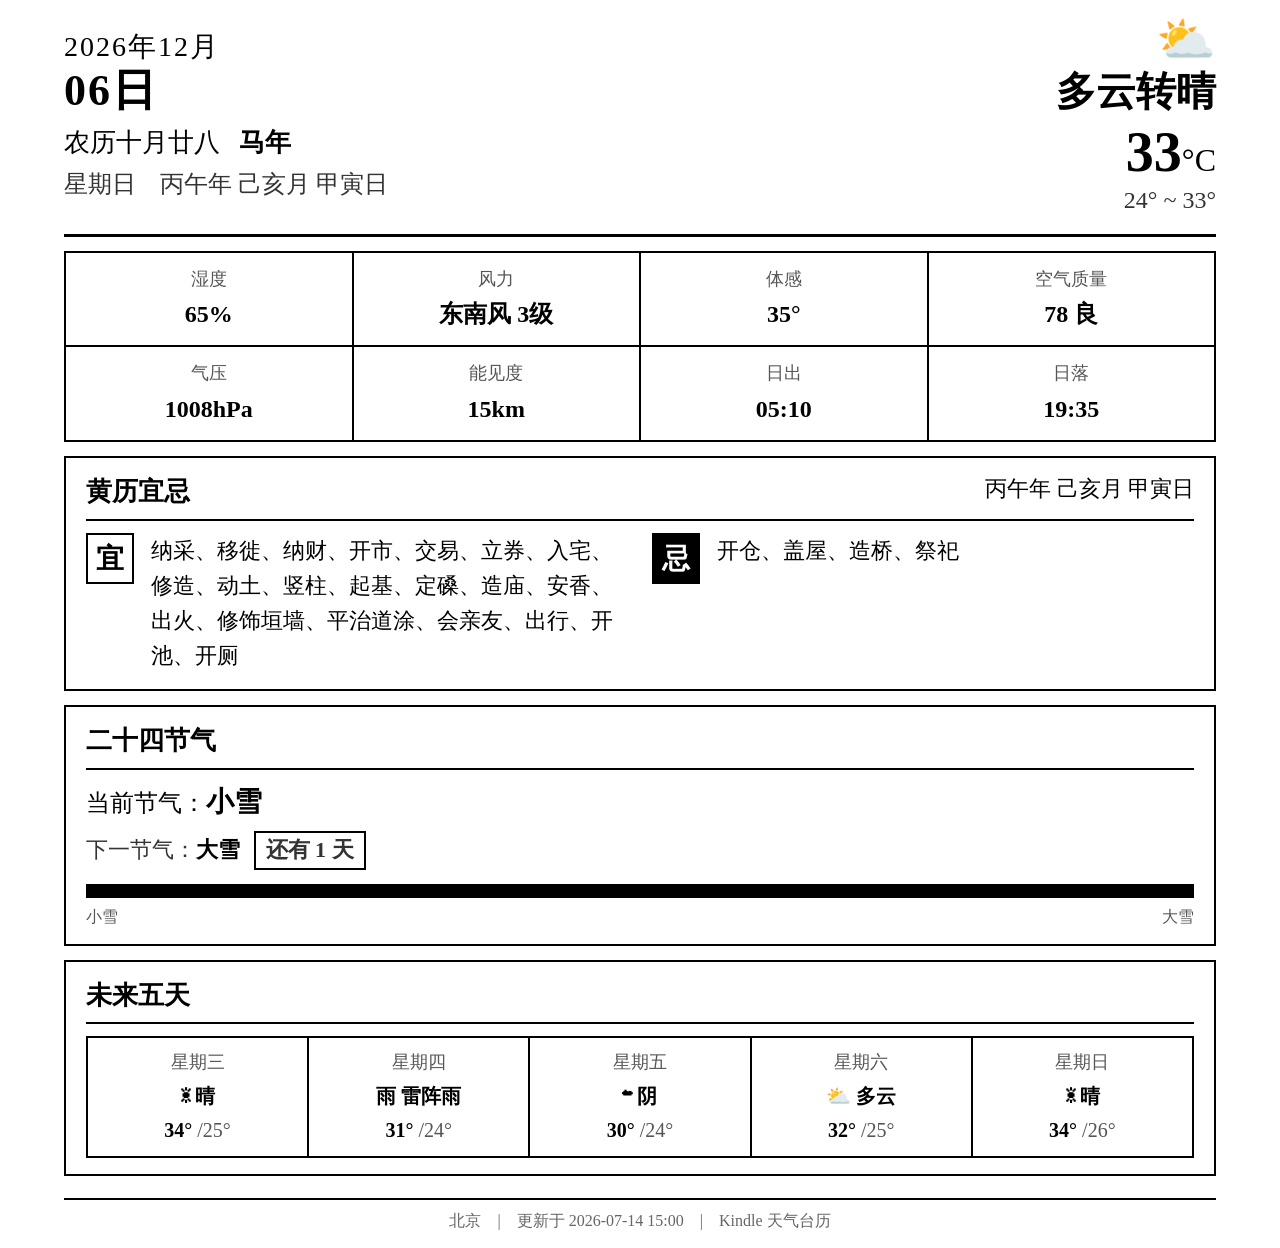
==== kindle.html @ 3b9788c0 "feat: 新增 Kindle 天气台历页面 - kindle.html: 适配 e-ink 屏幕的天气台历，含当天天气、农历、黄历宜忌、24节气 - lunar.js: 农历/节气计算库 (luna" ====
<!DOCTYPE html>
<html lang="zh-CN">
<head>
<meta charset="utf-8">
<meta http-equiv="content-type" content="text/html; charset=utf-8">
<meta name="viewport" content="width=device-width, initial-scale=1.0">
<title>Kindle 天气台历</title>
<script src="lunar.js"></script>
<style>
  /* ===== Kindle e-ink 优化样式 ===== */
  * {
    box-sizing: border-box;
    margin: 0;
    padding: 0;
    -webkit-tap-highlight-color: transparent;
  }

  html, body {
    width: 100%;
    height: 100%;
    background: #ffffff;
    color: #000000;
    font-family: "Noto Serif CJK SC", "Songti SC", "STSong", "SimSun", serif;
    font-size: 20px;
    line-height: 1.4;
    /* Kindle 浏览器刷新慢，禁用动画 */
    -webkit-transition: none !important;
    transition: none !important;
  }

  /* 主容器：适配 Kindle 824×1200 竖屏 */
  .container {
    width: 100%;
    max-width: 820px;
    margin: 0 auto;
    padding: 24px 28px;
    display: flex;
    flex-direction: column;
    gap: 20px;
  }

  /* ===== 顶部：日期 + 天气主信息 ===== */
  .header {
    display: flex;
    justify-content: space-between;
    align-items: flex-start;
    border-bottom: 3px solid #000;
    padding-bottom: 16px;
  }

  .date-block {
    flex: 1;
  }

  .solar-date {
    font-size: 56px;
    font-weight: 700;
    line-height: 1.1;
    letter-spacing: 2px;
  }
  .solar-date .year-month {
    font-size: 28px;
    font-weight: 500;
    display: block;
    margin-bottom: 4px;
  }

  .lunar-line {
    font-size: 26px;
    margin-top: 10px;
    color: #000;
  }
  .lunar-line .zodiac {
    margin-left: 12px;
    font-weight: 700;
  }
  .week-line {
    font-size: 24px;
    margin-top: 6px;
    color: #333;
  }

  /* 天气主信息（右上） */
  .weather-main {
    text-align: right;
    min-width: 240px;
  }
  .weather-icon-text {
    font-size: 40px;
    font-weight: 700;
  }
  .temp-main {
    font-size: 72px;
    font-weight: 700;
    line-height: 1;
    margin: 4px 0;
  }
  .temp-main .unit {
    font-size: 32px;
    font-weight: 500;
  }
  .temp-range {
    font-size: 24px;
    color: #333;
  }

  /* ===== 天气详情网格 ===== */
  .detail-grid {
    display: grid;
    grid-template-columns: repeat(4, 1fr);
    gap: 2px;
    background: #000;
    border: 2px solid #000;
  }
  .detail-item {
    background: #fff;
    padding: 14px 10px;
    text-align: center;
  }
  .detail-label {
    font-size: 18px;
    color: #555;
    margin-bottom: 6px;
  }
  .detail-value {
    font-size: 24px;
    font-weight: 700;
  }

  /* ===== 黄历宜忌 ===== */
  .almanac {
    border: 2px solid #000;
    padding: 16px 20px;
  }
  .almanac-title {
    font-size: 26px;
    font-weight: 700;
    margin-bottom: 12px;
    border-bottom: 2px solid #000;
    padding-bottom: 8px;
    display: flex;
    justify-content: space-between;
  }
  .almanac-title .ganzhi {
    font-weight: 500;
    font-size: 22px;
  }
  .yi-jiu {
    display: flex;
    gap: 24px;
  }
  .yi, .ji {
    flex: 1;
  }
  .yi-label, .ji-label {
    font-size: 28px;
    font-weight: 700;
    display: inline-block;
    width: 48px;
    text-align: center;
    border: 2px solid #000;
    padding: 4px 0;
    margin-right: 12px;
    vertical-align: top;
  }
  .ji-label {
    background: #000;
    color: #fff;
  }
  .yi-content, .ji-content {
    display: inline-block;
    width: calc(100% - 70px);
    font-size: 22px;
    line-height: 1.6;
    vertical-align: top;
  }

  /* ===== 24 节气 ===== */
  .jieqi {
    border: 2px solid #000;
    padding: 16px 20px;
  }
  .jieqi-title {
    font-size: 26px;
    font-weight: 700;
    margin-bottom: 12px;
    border-bottom: 2px solid #000;
    padding-bottom: 8px;
  }
  .jieqi-current {
    font-size: 24px;
    margin-bottom: 10px;
  }
  .jieqi-current .current-name {
    font-weight: 700;
    font-size: 28px;
  }
  .jieqi-next {
    font-size: 22px;
    color: #333;
    margin-bottom: 14px;
  }
  .jieqi-next .next-name {
    font-weight: 700;
    color: #000;
  }
  .jieqi-next .countdown {
    display: inline-block;
    border: 2px solid #000;
    padding: 2px 10px;
    margin-left: 8px;
    font-weight: 700;
  }

  /* 节气进度条（纯字符，e-ink 友好） */
  .jieqi-progress {
    display: flex;
    justify-content: space-between;
    font-size: 16px;
    color: #555;
    margin-top: 8px;
  }
  .jieqi-bar {
    height: 14px;
    border: 2px solid #000;
    margin: 8px 0;
    position: relative;
    background: #fff;
  }
  .jieqi-bar-fill {
    height: 100%;
    background: #000;
  }

  /* ===== 未来天气 ===== */
  .forecast {
    border: 2px solid #000;
    padding: 16px 20px;
  }
  .forecast-title {
    font-size: 26px;
    font-weight: 700;
    margin-bottom: 12px;
    border-bottom: 2px solid #000;
    padding-bottom: 8px;
  }
  .forecast-list {
    display: grid;
    grid-template-columns: repeat(5, 1fr);
    gap: 2px;
    background: #000;
    border: 2px solid #000;
  }
  .forecast-day {
    background: #fff;
    padding: 12px 6px;
    text-align: center;
  }
  .forecast-day .day-week {
    font-size: 18px;
    color: #555;
  }
  .forecast-day .day-weather {
    font-size: 20px;
    font-weight: 700;
    margin: 6px 0;
  }
  .forecast-day .day-temp {
    font-size: 20px;
  }
  .forecast-day .day-temp .max {
    font-weight: 700;
  }
  .forecast-day .day-temp .min {
    color: #555;
  }

  /* ===== 底部更新时间 ===== */
  .footer {
    text-align: center;
    font-size: 16px;
    color: #666;
    border-top: 2px solid #000;
    padding-top: 10px;
    margin-top: 8px;
  }

  /* ===== 天气图标（纯文字符号，e-ink 友好） ===== */
  .weather-symbol {
    font-size: 48px;
    font-weight: 700;
    line-height: 1;
  }

  /* ===== 加载/错误状态 ===== */
  .status-msg {
    text-align: center;
    font-size: 28px;
    padding: 60px 20px;
  }

  /* ===== Kindle 横屏适配 ===== */
  @media (orientation: landscape) {
    .container {
      max-width: 1200px;
      padding: 16px 24px;
      gap: 14px;
    }
    .header {
      align-items: center;
    }
    .solar-date {
      font-size: 44px;
    }
    .temp-main {
      font-size: 56px;
    }
  }

  /* ===== 超小屏适配（Kindle 老款） ===== */
  @media (max-width: 600px) {
    .container { padding: 16px; }
    .solar-date { font-size: 42px; }
    .temp-main { font-size: 56px; }
    .detail-grid { grid-template-columns: repeat(2, 1fr); }
    .forecast-list { grid-template-columns: repeat(2, 1fr); }
    .yi-jiu { flex-direction: column; gap: 12px; }
  }
</style>
</head>
<body>
<div class="container" id="app">
  <div class="status-msg">加载中…</div>
</div>

<script>
// ===== 天气代码 → 文字符号映射（e-ink 友好，无彩色） =====
const WEATHER_SYMBOLS = {
  // 晴
  '100': '☀', '150': '☀', '151': '☀', '152': '☀',
  // 多云
  '101': '⛅', '102': '⛅', '103': '⛅',
  // 阴
  '104': '☁',
  // 阵雨
  '300': '阵雨', '301': '阵雨',
  // 雨
  '302': '雷雨', '303': '雷雨', '304': '雷雨', '305': '雨', '306': '雨',
  '307': '雨', '308': '雨', '309': '雨', '310': '雨', '311': '雨', '312': '雨',
  '313': '雪雨', '314': '雪雨', '315': '雪雨', '316': '雪雨', '317': '雪雨',
  // 雪
  '400': '雪', '401': '雪', '402': '雪', '403': '雪', '404': '雪', '405': '雪',
  '406': '雪', '407': '雪', '408': '雪', '409': '雪', '410': '雪',
  // 雾霾
  '500': '雾', '501': '雾', '502': '霾', '503': '沙', '504': '沙',
  '507': '沙', '508': '沙',
  // 默认
  '999': '—'
};

function getWeatherSymbol(code) {
  if (!code) return '—';
  const s = WEATHER_SYMBOLS[String(code)];
  return s || '—';
}

// ===== 生肖 =====
const ZODIAC = ['鼠','牛','虎','兔','龙','蛇','马','羊','猴','鸡','狗','猪'];

// ===== 渲染主函数 =====
function render(data) {
  const today = data.today || {};
  const now = new Date();
  const solar = Solar.fromDate(now);
  const lunar = solar.getLunar();
  const lunarDate = lunar.getDayInChinese();
  const lunarMonth = lunar.getMonthInChinese();
  const ganzhiYear = lunar.getYearInGanZhi();
  const ganzhiMonth = lunar.getMonthInGanZhi();
  const ganzhiDay = lunar.getDayInGanZhi();
  const zodiac = lunar.getYearShengXiao();

  // 宜忌
  const dayYi = lunar.getDayYi();
  const dayJi = lunar.getDayJi();

  // 节气
  const currentJieQi = lunar.getJieQi();
  // 当前节气名（若今天不是节气日，取上一个节气）
  const jieQiName = currentJieQi || lunar.getPrevJieQi().getName();
  const nextJieQi = lunar.getNextJieQi();
  const nextJieQiName = nextJieQi.getName();
  const nextJieQiSolar = nextJieQi.getSolar();
  const nextJieQiDate = new Date(nextJieQiSolar.getYear(), nextJieQiSolar.getMonth() - 1, nextJieQiSolar.getDay());
  const daysToNext = Math.ceil((nextJieQiDate.getTime() - now.getTime()) / (1000 * 60 * 60 * 24));
  const prevJieQi = lunar.getPrevJieQi();
  const prevJieQiSolar = prevJieQi.getSolar();
  const prevJieQiDate = new Date(prevJieQiSolar.getYear(), prevJieQiSolar.getMonth() - 1, prevJieQiSolar.getDay());
  const totalDays = Math.ceil((nextJieQiDate.getTime() - prevJieQiDate.getTime()) / (1000 * 60 * 60 * 24));
  const passedDays = Math.ceil((now.getTime() - prevJieQiDate.getTime()) / (1000 * 60 * 60 * 24));
  const progressPercent = Math.min(100, Math.max(0, (passedDays / totalDays) * 100));

  // 日期格式化
  const y = now.getFullYear();
  const m = String(now.getMonth() + 1).padStart(2, '0');
  const d = String(now.getDate()).padStart(2, '0');
  const weekStr = ['星期日','星期一','星期二','星期三','星期四','星期五','星期六'][now.getDay()];

  const symbol = getWeatherSymbol(today.weatherCode);

  const html = `
    <div class="header">
      <div class="date-block">
        <div class="solar-date">
          <span class="year-month">${y}年${m}月</span>
          ${d}日
        </div>
        <div class="lunar-line">
          农历${lunarMonth}月${lunarDate}
          <span class="zodiac">${zodiac}年</span>
        </div>
        <div class="week-line">${weekStr}　${ganzhiYear}年 ${ganzhiMonth}月 ${ganzhiDay}日</div>
      </div>
      <div class="weather-main">
        <div class="weather-symbol">${symbol}</div>
        <div class="weather-icon-text">${today.weather || '—'}</div>
        <div class="temp-main">${today.tempMax != null ? today.tempMax : '—'}<span class="unit">°C</span></div>
        <div class="temp-range">${today.tempMin != null ? today.tempMin : '—'}° ~ ${today.tempMax != null ? today.tempMax : '—'}°</div>
      </div>
    </div>

    <div class="detail-grid">
      <div class="detail-item">
        <div class="detail-label">湿度</div>
        <div class="detail-value">${today.humidity != null ? today.humidity + '%' : '—'}</div>
      </div>
      <div class="detail-item">
        <div class="detail-label">风力</div>
        <div class="detail-value">${today.windDir || ''} ${today.windScale || ''}</div>
      </div>
      <div class="detail-item">
        <div class="detail-label">体感</div>
        <div class="detail-value">${today.feelsLike != null ? today.feelsLike + '°' : '—'}</div>
      </div>
      <div class="detail-item">
        <div class="detail-label">空气质量</div>
        <div class="detail-value">${today.aqi != null ? today.aqi + ' ' + (today.aqiLevel || '') : '—'}</div>
      </div>
      <div class="detail-item">
        <div class="detail-label">气压</div>
        <div class="detail-value">${today.pressure != null ? today.pressure + 'hPa' : '—'}</div>
      </div>
      <div class="detail-item">
        <div class="detail-label">能见度</div>
        <div class="detail-value">${today.visibility != null ? today.visibility + 'km' : '—'}</div>
      </div>
      <div class="detail-item">
        <div class="detail-label">日出</div>
        <div class="detail-value">${today.sunrise || '—'}</div>
      </div>
      <div class="detail-item">
        <div class="detail-label">日落</div>
        <div class="detail-value">${today.sunset || '—'}</div>
      </div>
    </div>

    <div class="almanac">
      <div class="almanac-title">
        <span>黄历宜忌</span>
        <span class="ganzhi">${ganzhiYear}年 ${ganzhiMonth}月 ${ganzhiDay}日</span>
      </div>
      <div class="yi-jiu">
        <div class="yi">
          <span class="yi-label">宜</span>
          <span class="yi-content">${(dayYi || []).join('、') || '无'}</span>
        </div>
        <div class="ji">
          <span class="ji-label">忌</span>
          <span class="ji-content">${(dayJi || []).join('、') || '无'}</span>
        </div>
      </div>
    </div>

    <div class="jieqi">
      <div class="jieqi-title">二十四节气</div>
      <div class="jieqi-current">
        当前节气：<span class="current-name">${jieQiName}</span>
      </div>
      <div class="jieqi-next">
        下一节气：<span class="next-name">${nextJieQiName}</span>
        <span class="countdown">还有 ${daysToNext} 天</span>
      </div>
      <div class="jieqi-bar"><div class="jieqi-bar-fill" style="width:${progressPercent}%"></div></div>
      <div class="jieqi-progress">
        <span>${prevJieQi.getName()}</span>
        <span>${nextJieQiName}</span>
      </div>
    </div>

    <div class="forecast">
      <div class="forecast-title">未来五天</div>
      <div class="forecast-list">
        ${(data.forecast || []).map(f => `
          <div class="forecast-day">
            <div class="day-week">${f.week || ''}</div>
            <div class="day-weather">${getWeatherSymbol(f.weatherCode)} ${f.weather || ''}</div>
            <div class="day-temp">
              <span class="max">${f.tempMax != null ? f.tempMax + '°' : ''}</span>
              <span class="min">/${f.tempMin != null ? f.tempMin + '°' : ''}</span>
            </div>
          </div>
        `).join('')}
      </div>
    </div>

    <div class="footer">
      ${data.city || ''}　|　更新于 ${data.updateTime || ''}　|　Kindle 天气台历
    </div>
  `;

  document.getElementById('app').innerHTML = html;
}

// ===== 加载天气数据 =====
function loadWeather() {
  fetch('weather.json?_t=' + Date.now())
    .then(r => {
      if (!r.ok) throw new Error('HTTP ' + r.status);
      return r.json();
    })
    .then(data => render(data))
    .catch(err => {
      document.getElementById('app').innerHTML =
        '<div class="status-msg">加载天气失败<br><small>' + err.message + '</small><br><br>请确保 weather.json 存在</div>';
    });
}

// ===== 启动 =====
loadWeather();

// ===== 每 10 分钟自动刷新 =====
setInterval(loadWeather, 10 * 60 * 1000);
</script>
</body>
</html>
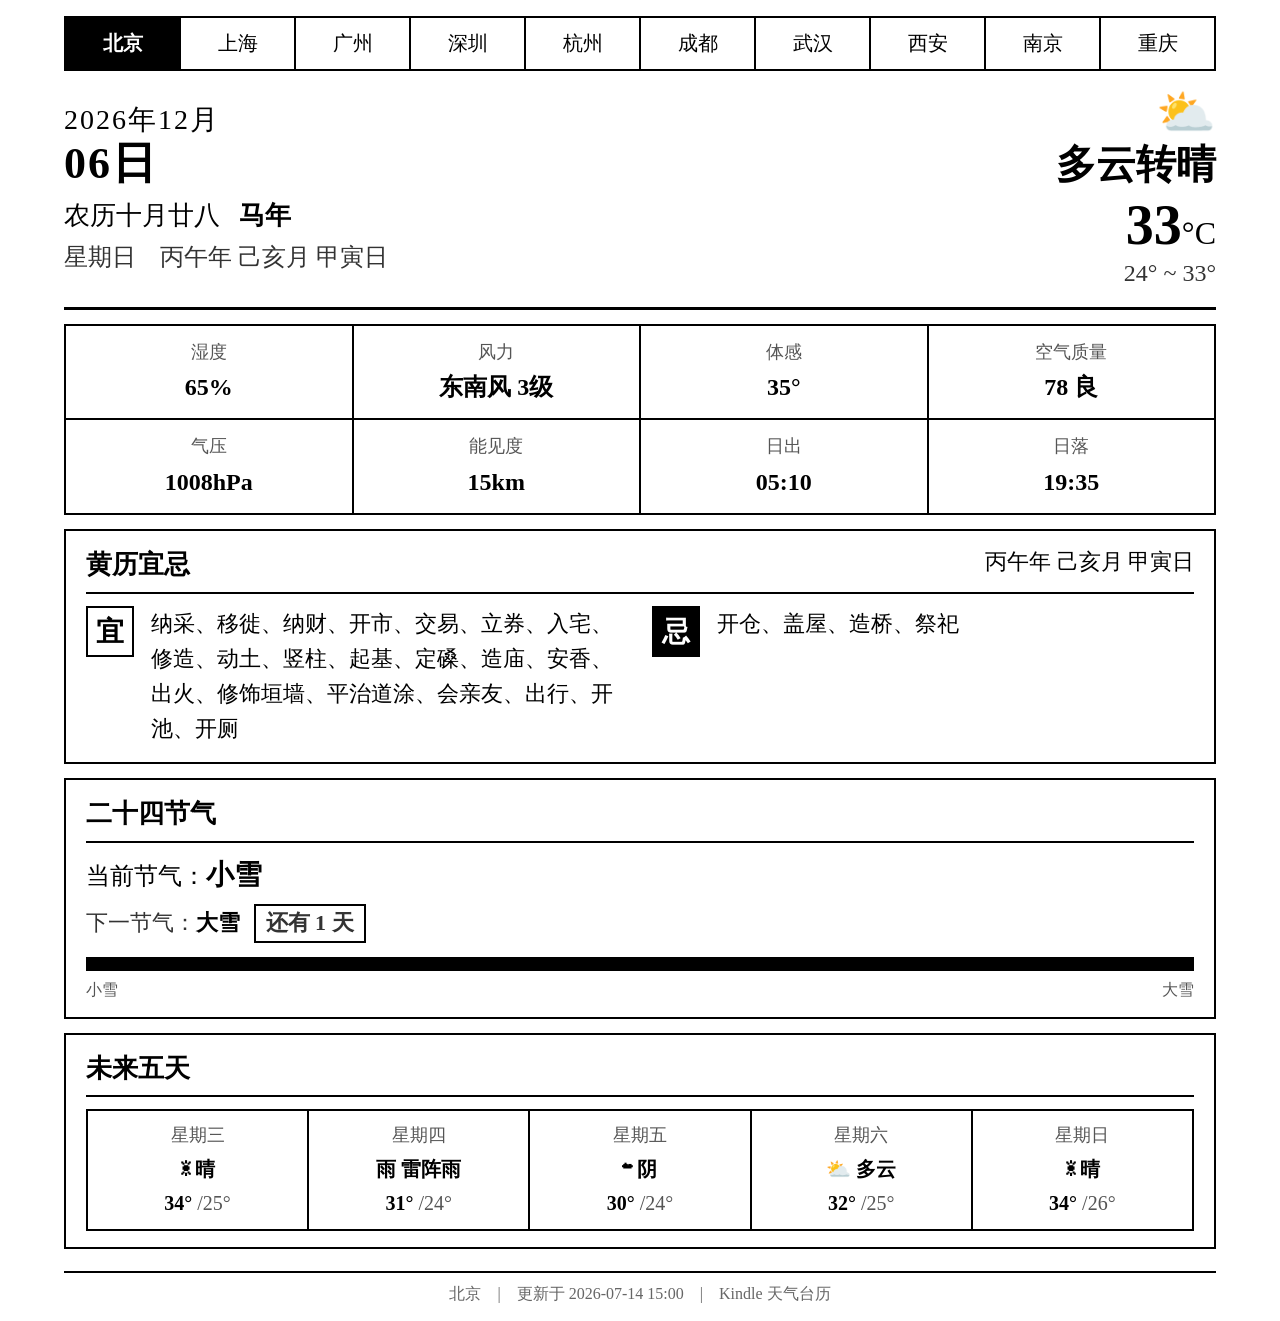
==== commit 03260f9b: "feat: 添加城市切换功能 - GitHub Action 同时抓取 10 个城市的天气，分别保存为 weather-{城市}.json - kindle.html 顶部添加城市切换按钮栏，点击切换" ====
--- a/kindle.html
+++ b/kindle.html
@@ -283,6 +283,34 @@
     border-top: 2px solid #000;
     padding-top: 10px;
     margin-top: 8px;
+  }
+
+  /* ===== 城市切换栏 ===== */
+  .city-bar {
+    display: flex;
+    flex-wrap: wrap;
+    gap: 2px;
+    background: #000;
+    border: 2px solid #000;
+    margin-bottom: 4px;
+  }
+  .city-btn {
+    flex: 1;
+    min-width: 60px;
+    background: #fff;
+    border: none;
+    padding: 12px 8px;
+    font-size: 20px;
+    font-family: inherit;
+    color: #000;
+    cursor: pointer;
+    -webkit-appearance: none;
+    appearance: none;
+  }
+  .city-btn.active {
+    background: #000;
+    color: #fff;
+    font-weight: 700;
   }
 
   /* ===== 天气图标（纯文字符号，e-ink 友好） ===== */
@@ -408,7 +436,15 @@
 
   const symbol = getWeatherSymbol(today.weatherCode);
 
+  // 城市切换栏
+  const currentCity = data.city || '';
+  const cityBarHtml = (window.CITY_LIST || []).map(c => {
+    const isActive = c.name === currentCity;
+    return `<button class="city-btn${isActive ? ' active' : ''}" onclick="switchCity('${c.name}')">${c.name}</button>`;
+  }).join('');
+
   const html = `
+    <div class="city-bar">${cityBarHtml}</div>
     <div class="header">
       <div class="date-block">
         <div class="solar-date">
@@ -521,18 +557,64 @@
   document.getElementById('app').innerHTML = html;
 }
 
+// ===== 城市列表与切换 =====
+window.CITY_LIST = [
+  { name: "北京", file: "weather-北京.json" },
+  { name: "上海", file: "weather-上海.json" },
+  { name: "广州", file: "weather-广州.json" },
+  { name: "深圳", file: "weather-深圳.json" },
+  { name: "杭州", file: "weather-杭州.json" },
+  { name: "成都", file: "weather-成都.json" },
+  { name: "武汉", file: "weather-武汉.json" },
+  { name: "西安", file: "weather-西安.json" },
+  { name: "南京", file: "weather-南京.json" },
+  { name: "重庆", file: "weather-重庆.json" },
+];
+
+// 从 localStorage 读取上次选择的城市，默认北京
+function getCurrentCity() {
+  try {
+    const saved = localStorage.getItem('kindle_city');
+    if (saved && window.CITY_LIST.some(c => c.name === saved)) return saved;
+  } catch (e) {}
+  return '北京';
+}
+
+// 切换城市
+function switchCity(name) {
+  try { localStorage.setItem('kindle_city', name); } catch (e) {}
+  loadWeather();
+}
+window.switchCity = switchCity;
+
 // ===== 加载天气数据 =====
 function loadWeather() {
-  fetch('weather.json?_t=' + Date.now())
+  const city = getCurrentCity();
+  const cityInfo = window.CITY_LIST.find(c => c.name === city);
+  // 优先加载城市专属文件，失败时回退到 weather.json
+  const file = cityInfo ? cityInfo.file : 'weather.json';
+  fetch(file + '?_t=' + Date.now())
     .then(r => {
       if (!r.ok) throw new Error('HTTP ' + r.status);
       return r.json();
     })
     .then(data => render(data))
     .catch(err => {
-      document.getElementById('app').innerHTML =
-        '<div class="status-msg">加载天气失败<br><small>' + err.message + '</small><br><br>请确保 weather.json 存在</div>';
+      // 城市专属文件不存在时回退到默认 weather.json
+      if (file !== 'weather.json') {
+        console.warn(city + ' 数据加载失败，回退到 weather.json:', err.message);
+        return fetch('weather.json?_t=' + Date.now())
+          .then(r => r.json())
+          .then(data => render(data))
+          .catch(e => showError(e));
+      }
+      showError(err);
     });
+}
+
+function showError(err) {
+  document.getElementById('app').innerHTML =
+    '<div class="status-msg">加载天气失败<br><small>' + err.message + '</small><br><br>请确保 weather.json 存在</div>';
 }
 
 // ===== 启动 =====
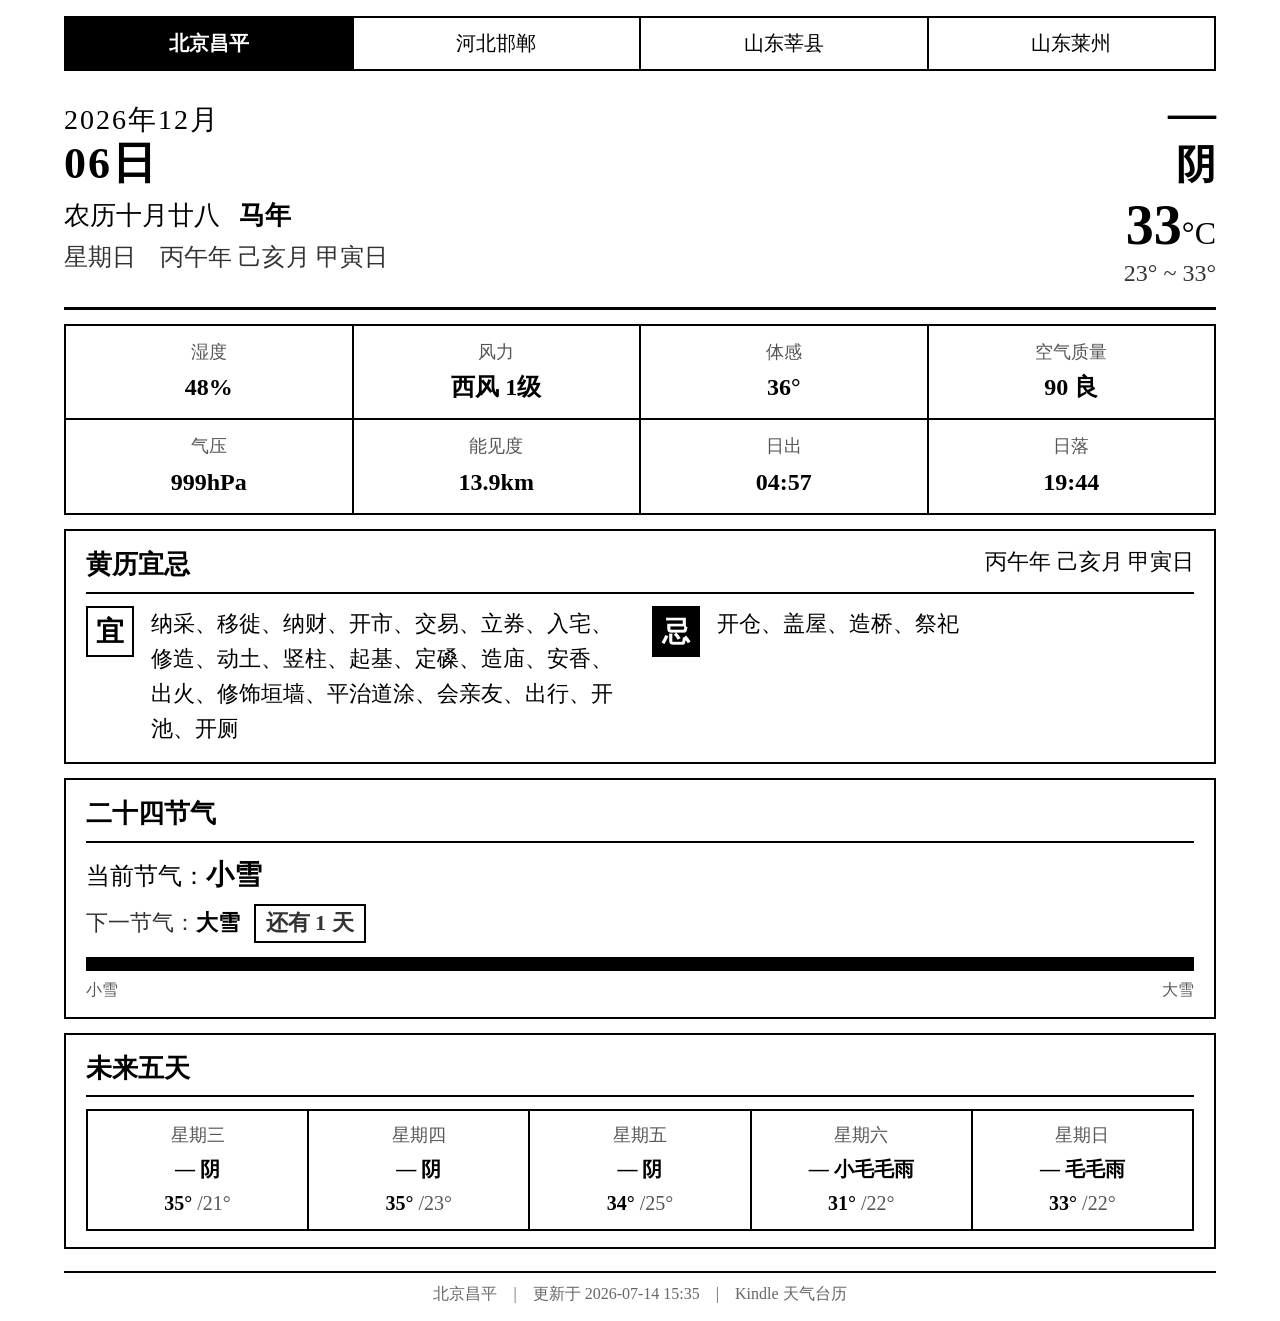
==== commit c91b4892: "feat: 精简城市列表为 4 个地点 - 北京昌平、河北邯郸、山东莘县、山东莱州 - 删除其他城市数据文件 - 更新 cities.json 索引" ====
--- a/kindle.html
+++ b/kindle.html
@@ -559,25 +559,19 @@
 
 // ===== 城市列表与切换 =====
 window.CITY_LIST = [
-  { name: "北京", file: "weather-北京.json" },
-  { name: "上海", file: "weather-上海.json" },
-  { name: "广州", file: "weather-广州.json" },
-  { name: "深圳", file: "weather-深圳.json" },
-  { name: "杭州", file: "weather-杭州.json" },
-  { name: "成都", file: "weather-成都.json" },
-  { name: "武汉", file: "weather-武汉.json" },
-  { name: "西安", file: "weather-西安.json" },
-  { name: "南京", file: "weather-南京.json" },
-  { name: "重庆", file: "weather-重庆.json" },
+  { name: "北京昌平", file: "weather-北京昌平.json" },
+  { name: "河北邯郸", file: "weather-河北邯郸.json" },
+  { name: "山东莘县", file: "weather-山东莘县.json" },
+  { name: "山东莱州", file: "weather-山东莱州.json" },
 ];
 
-// 从 localStorage 读取上次选择的城市，默认北京
+// 从 localStorage 读取上次选择的城市，默认北京昌平
 function getCurrentCity() {
   try {
     const saved = localStorage.getItem('kindle_city');
     if (saved && window.CITY_LIST.some(c => c.name === saved)) return saved;
   } catch (e) {}
-  return '北京';
+  return '北京昌平';
 }
 
 // 切换城市
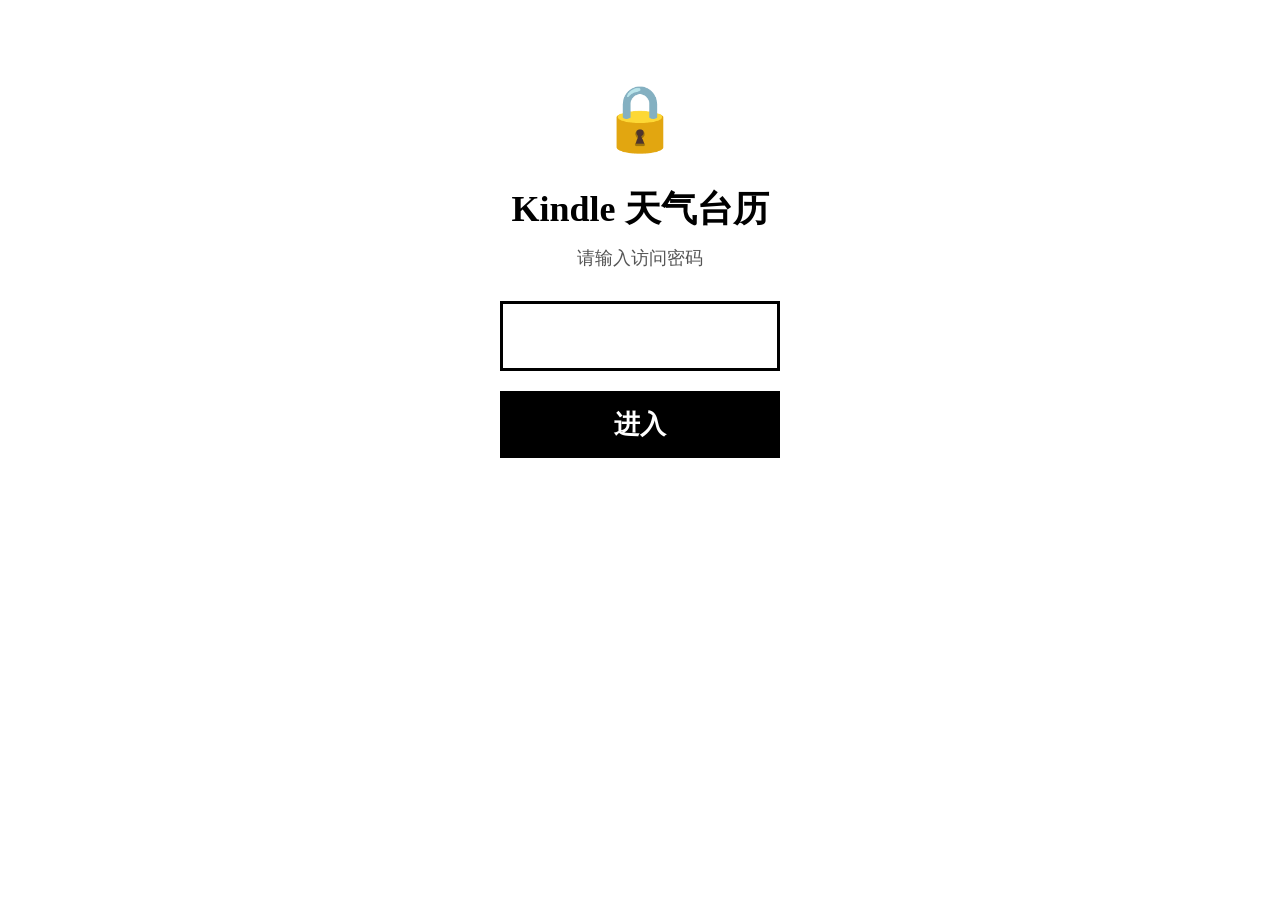
==== commit ef7677c0: "feat: 添加前端密码保护 - SHA-256 密码哈希验证 - sessionStorage 维持会话登录状态 - 默认密码: kindle2024 - 错误密码提示重试 - 未认证时不加载任何天" ====
--- a/kindle.html
+++ b/kindle.html
@@ -325,6 +325,72 @@
     text-align: center;
     font-size: 28px;
     padding: 60px 20px;
+  }
+
+  /* ===== 密码验证页 ===== */
+  .auth-screen {
+    display: flex;
+    flex-direction: column;
+    align-items: center;
+    justify-content: center;
+    min-height: 60vh;
+    padding: 40px 20px;
+  }
+  .auth-title {
+    font-size: 36px;
+    font-weight: 700;
+    margin-bottom: 12px;
+  }
+  .auth-hint {
+    font-size: 18px;
+    color: #555;
+    margin-bottom: 30px;
+  }
+  .auth-input {
+    width: 280px;
+    max-width: 90%;
+    font-size: 28px;
+    padding: 16px 20px;
+    border: 3px solid #000;
+    text-align: center;
+    font-family: inherit;
+    background: #fff;
+    color: #000;
+    -webkit-appearance: none;
+    appearance: none;
+  }
+  .auth-input:focus {
+    outline: none;
+    border-color: #000;
+  }
+  .auth-btn {
+    margin-top: 20px;
+    width: 280px;
+    max-width: 90%;
+    font-size: 26px;
+    font-weight: 700;
+    padding: 16px;
+    background: #000;
+    color: #fff;
+    border: none;
+    cursor: pointer;
+    font-family: inherit;
+    -webkit-appearance: none;
+    appearance: none;
+  }
+  .auth-btn:active {
+    background: #333;
+  }
+  .auth-error {
+    color: #000;
+    font-weight: 700;
+    font-size: 20px;
+    margin-top: 16px;
+    min-height: 24px;
+  }
+  .auth-locked {
+    font-size: 64px;
+    margin-bottom: 20px;
   }
 
   /* ===== Kindle 横屏适配 ===== */
@@ -362,6 +428,114 @@
 </div>
 
 <script>
+// ===== 密码保护 =====
+// 密码哈希（修改 PASSWORD_HASH 来设置你的密码）
+// 默认密码：kindle2024
+// 生成新哈希：在浏览器控制台运行 sha256('你的密码') 然后替换下面的值
+const PASSWORD_HASH = 'c7fffd6770b6f11abc3462d39c5289853859b052055a084df9163290683439ec';
+
+// 简单的 SHA-256 实现（同步，避免依赖 SubtleCrypto 的异步）
+function sha256Sync(message) {
+  // 使用一个轻量的纯 JS SHA-256 实现
+  function rrot(x, n) { return (x >>> n) | (x << (32 - n)); }
+  const K = new Uint32Array([
+    0x428a2f98,0x71374491,0xb5c0fbcf,0xe9b5dba5,0x3956c25b,0x59f111f1,0x923f82a4,0xab1c5ed5,
+    0xd807aa98,0x12835b01,0x243185be,0x550c7dc3,0x72be5d74,0x80deb1fe,0x9bdc06a7,0xc19bf174,
+    0xe49b69c1,0xefbe4786,0x0fc19dc6,0x240ca1cc,0x2de92c6f,0x4a7484aa,0x5cb0a9dc,0x76f988da,
+    0x983e5152,0xa831c66d,0xb00327c8,0xbf597fc7,0xc6e00bf3,0xd5a79147,0x06ca6351,0x14292967,
+    0x27b70a85,0x2e1b2138,0x4d2c6dfc,0x53380d13,0x650a7354,0x766a0abb,0x81c2c92e,0x92722c85,
+    0xa2bfe8a1,0xa81a664b,0xc24b8b70,0xc76c51a3,0xd192e819,0xd6990624,0xf40e3585,0x106aa070,
+    0x19a4c116,0x1e376c08,0x2748774c,0x34b0bcb5,0x391c0cb3,0x4ed8aa4a,0x5b9cca4f,0x682e6ff3,
+    0x748f82ee,0x78a5636f,0x84c87814,0x8cc70208,0x90befffa,0xa4506ceb,0xbef9a3f7,0xc67178f2
+  ]);
+  const H = new Uint32Array([
+    0x6a09e667,0xbb67ae85,0x3c6ef372,0xa54ff53a,0x510e527f,0x9b05688c,0x1f83d9ab,0x5be0cd19
+  ]);
+  const msg = new TextEncoder().encode(message);
+  const l = msg.length;
+  const bitLen = l * 8;
+  const k = Math.ceil((l + 9) / 64) * 64;
+  const data = new Uint8Array(k);
+  data.set(msg);
+  data[l] = 0x80;
+  // 64-bit length (只写低 32 位，足够日常用)
+  const dv = new DataView(data.buffer);
+  dv.setUint32(k - 4, bitLen >>> 0, false);
+  dv.setUint32(k - 8, Math.floor(bitLen / 0x100000000), false);
+
+  const w = new Uint32Array(64);
+  for (let i = 0; i < k; i += 64) {
+    for (let j = 0; j < 16; j++) w[j] = dv.getUint32(i + j * 4, false);
+    for (let j = 16; j < 64; j++) {
+      const s0 = rrot(w[j-15],7) ^ rrot(w[j-15],18) ^ (w[j-15] >>> 3);
+      const s1 = rrot(w[j-2],17) ^ rrot(w[j-2],19) ^ (w[j-2] >>> 10);
+      w[j] = (w[j-16] + s0 + w[j-7] + s1) >>> 0;
+    }
+    let [a,b,c,d,e,f,g,h] = H;
+    for (let j = 0; j < 64; j++) {
+      const S1 = rrot(e,6) ^ rrot(e,11) ^ rrot(e,25);
+      const ch = (e & f) ^ (~e & g);
+      const t1 = (h + S1 + ch + K[j] + w[j]) >>> 0;
+      const S0 = rrot(a,2) ^ rrot(a,13) ^ rrot(a,22);
+      const maj = (a & b) ^ (a & c) ^ (b & c);
+      const t2 = (S0 + maj) >>> 0;
+      h = g; g = f; f = e; e = (d + t1) >>> 0;
+      d = c; c = b; b = a; a = (t1 + t2) >>> 0;
+    }
+    H[0]=(H[0]+a)>>>0; H[1]=(H[1]+b)>>>0; H[2]=(H[2]+c)>>>0; H[3]=(H[3]+d)>>>0;
+    H[4]=(H[4]+e)>>>0; H[5]=(H[5]+f)>>>0; H[6]=(H[6]+g)>>>0; H[7]=(H[7]+h)>>>0;
+  }
+  let hex = '';
+  for (let i = 0; i < 8; i++) hex += H[i].toString(16).padStart(8, '0');
+  return hex;
+}
+
+// 检查是否已通过验证（sessionStorage，关闭浏览器后失效）
+function isAuthenticated() {
+  try {
+    return sessionStorage.getItem('kindle_auth') === 'ok';
+  } catch (e) { return false; }
+}
+
+// 显示密码输入界面
+function showAuthScreen() {
+  document.getElementById('app').innerHTML = `
+    <div class="auth-screen">
+      <div class="auth-locked">🔒</div>
+      <div class="auth-title">Kindle 天气台历</div>
+      <div class="auth-hint">请输入访问密码</div>
+      <input type="password" id="pwdInput" class="auth-input" autocomplete="off" autofocus>
+      <button class="auth-btn" onclick="checkPassword()">进入</button>
+      <div class="auth-error" id="authError"></div>
+    </div>
+  `;
+  // 回车提交
+  const input = document.getElementById('pwdInput');
+  if (input) {
+    input.addEventListener('keydown', function(e) {
+      if (e.key === 'Enter') checkPassword();
+    });
+  }
+}
+
+// 验证密码
+function checkPassword() {
+  const input = document.getElementById('pwdInput');
+  const err = document.getElementById('authError');
+  if (!input) return;
+  const pwd = input.value;
+  const hash = sha256Sync(pwd);
+  if (hash === PASSWORD_HASH) {
+    try { sessionStorage.setItem('kindle_auth', 'ok'); } catch (e) {}
+    loadWeather();
+  } else {
+    if (err) err.textContent = '密码错误，请重试';
+    input.value = '';
+    input.focus();
+  }
+}
+window.checkPassword = checkPassword;
+
 // ===== 天气代码 → 文字符号映射（e-ink 友好，无彩色） =====
 const WEATHER_SYMBOLS = {
   // 晴
@@ -612,10 +786,16 @@
 }
 
 // ===== 启动 =====
-loadWeather();
+if (isAuthenticated()) {
+  loadWeather();
+} else {
+  showAuthScreen();
+}
 
 // ===== 每 10 分钟自动刷新 =====
-setInterval(loadWeather, 10 * 60 * 1000);
+setInterval(function() {
+  if (isAuthenticated()) loadWeather();
+}, 10 * 60 * 1000);
 </script>
 </body>
 </html>
